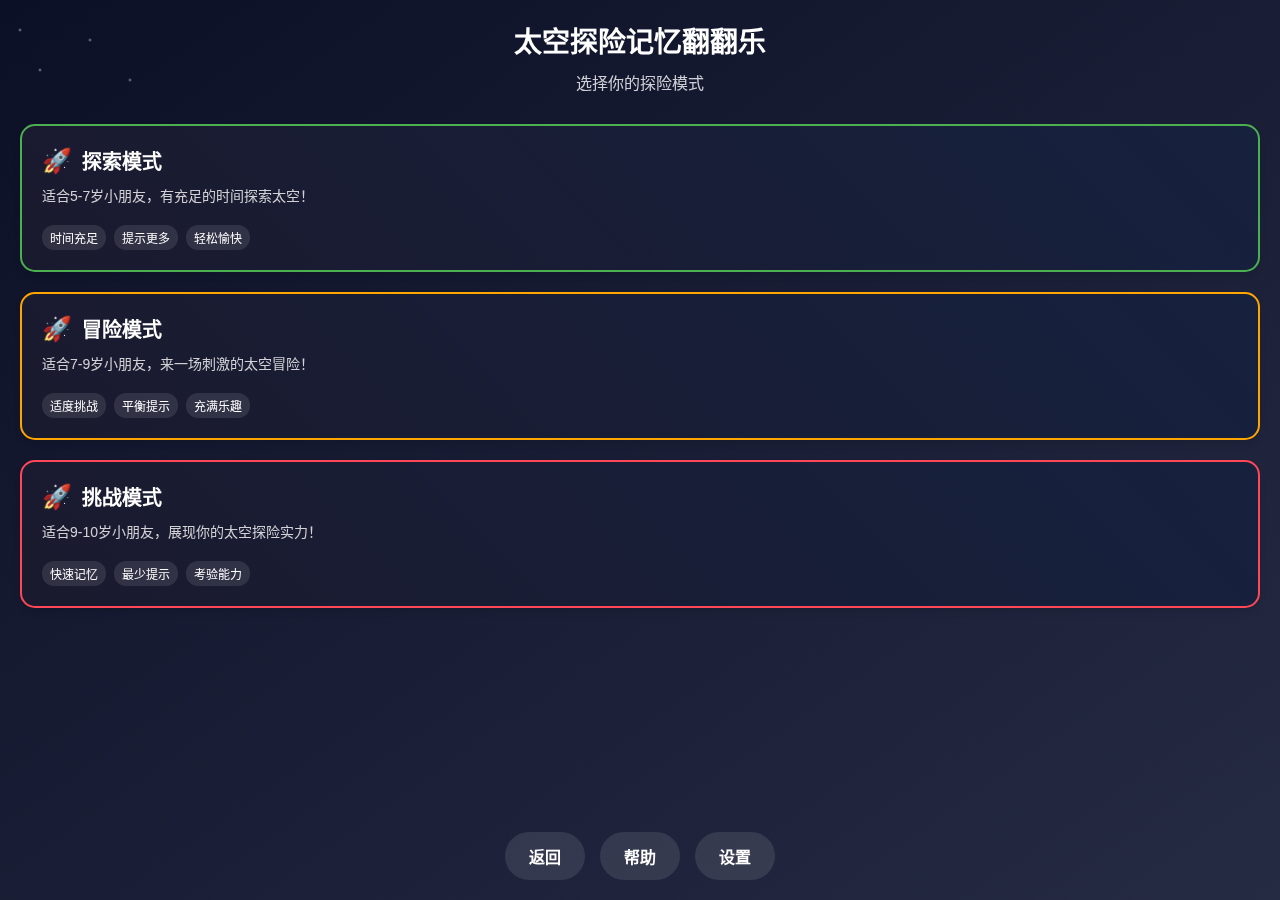
==== pages/difficulty.html @ b489e609 "Initial release: v1.0.0" ====
<!DOCTYPE html>
<html lang="zh-CN">
<head>
    <meta charset="UTF-8">
    <meta name="viewport" content="width=device-width, initial-scale=1.0">
    <title>选择难度 - 翻翻卡游戏</title>
    <style>
        * {
            margin: 0;
            padding: 0;
            box-sizing: border-box;
            -webkit-tap-highlight-color: transparent;
        }
        
        body {
            font-family: -apple-system, BlinkMacSystemFont, 'Helvetica Neue', sans-serif;
            background: linear-gradient(145deg, #0B1026, #262B44);
            height: 100vh;
            padding: 0;
            display: flex;
            flex-direction: column;
            color: #fff;
            position: relative;
            overflow: hidden;
        }
        
        /* 星空背景 */
        body::before {
            content: '';
            position: fixed;
            top: 0;
            left: 0;
            width: 100%;
            height: 100%;
            background-image: 
                radial-gradient(2px 2px at 20px 30px, #ffffff, rgba(0,0,0,0)),
                radial-gradient(2px 2px at 40px 70px, #ffffff, rgba(0,0,0,0)),
                radial-gradient(2px 2px at 50px 160px, #ffffff, rgba(0,0,0,0)),
                radial-gradient(2px 2px at 90px 40px, #ffffff, rgba(0,0,0,0)),
                radial-gradient(2px 2px at 130px 80px, #ffffff, rgba(0,0,0,0));
            background-repeat: repeat;
            animation: stars 100s linear infinite;
            opacity: 0.5;
            z-index: 0;
        }

        @keyframes stars {
            from { transform: translateY(0); }
            to { transform: translateY(-100%); }
        }

        .page-container {
            padding: 20px;
            flex: 1;
            display: flex;
            flex-direction: column;
            position: relative;
            z-index: 1;
        }

        .title-container {
            text-align: center;
            margin-bottom: 30px;
        }

        .title-container h1 {
            font-size: 28px;
            margin-bottom: 10px;
            color: #fff;
        }

        .title-container p {
            font-size: 16px;
            color: rgba(255, 255, 255, 0.8);
        }

        .difficulty-options {
            display: flex;
            flex-direction: column;
            gap: 20px;
            margin-bottom: 30px;
        }

        .difficulty-card {
            background: linear-gradient(45deg, #1a1a2e, #16213e);
            border-radius: 15px;
            padding: 20px;
            display: flex;
            flex-direction: column;
            gap: 10px;
            cursor: pointer;
            transition: all 0.3s ease;
            box-shadow: 0 4px 6px rgba(0, 0, 0, 0.1);
        }

        .difficulty-card:hover {
            transform: scale(1.02);
            box-shadow: 0 6px 12px rgba(0, 0, 0, 0.2);
        }

        .difficulty-card.explore {
            border: 2px solid #4CAF50;
        }

        .difficulty-card.adventure {
            border: 2px solid #FFA500;
        }

        .difficulty-card.challenge {
            border: 2px solid #FF4757;
        }

        .difficulty-header {
            display: flex;
            align-items: center;
            gap: 10px;
        }

        .difficulty-icon {
            font-size: 24px;
        }

        .difficulty-title {
            font-size: 20px;
            font-weight: 600;
        }

        .difficulty-description {
            font-size: 14px;
            color: rgba(255, 255, 255, 0.8);
            margin-bottom: 10px;
        }

        .difficulty-features {
            display: flex;
            flex-wrap: wrap;
            gap: 8px;
        }

        .feature-tag {
            background: rgba(255, 255, 255, 0.1);
            padding: 4px 8px;
            border-radius: 12px;
            font-size: 12px;
        }

        .bottom-controls {
            margin-top: auto;
            display: flex;
            justify-content: center;
            gap: 15px;
        }

        .control-button {
            padding: 12px 24px;
            border-radius: 25px;
            border: none;
            font-size: 16px;
            font-weight: 600;
            cursor: pointer;
            transition: all 0.3s ease;
        }

        .back-button {
            background: rgba(255, 255, 255, 0.1);
            color: #fff;
        }

        .help-button {
            background: rgba(255, 255, 255, 0.1);
            color: #fff;
        }

        .settings-button {
            background: rgba(255, 255, 255, 0.1);
            color: #fff;
        }

        .control-button:hover {
            transform: scale(1.05);
            box-shadow: 0 4px 8px rgba(0, 0, 0, 0.2);
        }
    </style>
</head>
<body>
    <div class="page-container">
        <div class="title-container">
            <h1>太空探险记忆翻翻乐</h1>
            <p>选择你的探险模式</p>
        </div>

        <div class="difficulty-options">
            <div class="difficulty-card explore" onclick="selectDifficulty('explore')">
                <div class="difficulty-header">
                    <span class="difficulty-icon">🚀</span>
                    <span class="difficulty-title">探索模式</span>
                </div>
                <p class="difficulty-description">适合5-7岁小朋友，有充足的时间探索太空！</p>
                <div class="difficulty-features">
                    <span class="feature-tag">时间充足</span>
                    <span class="feature-tag">提示更多</span>
                    <span class="feature-tag">轻松愉快</span>
                </div>
            </div>

            <div class="difficulty-card adventure" onclick="selectDifficulty('adventure')">
                <div class="difficulty-header">
                    <span class="difficulty-icon">🚀</span>
                    <span class="difficulty-title">冒险模式</span>
                </div>
                <p class="difficulty-description">适合7-9岁小朋友，来一场刺激的太空冒险！</p>
                <div class="difficulty-features">
                    <span class="feature-tag">适度挑战</span>
                    <span class="feature-tag">平衡提示</span>
                    <span class="feature-tag">充满乐趣</span>
                </div>
            </div>

            <div class="difficulty-card challenge" onclick="selectDifficulty('challenge')">
                <div class="difficulty-header">
                    <span class="difficulty-icon">🚀</span>
                    <span class="difficulty-title">挑战模式</span>
                </div>
                <p class="difficulty-description">适合9-10岁小朋友，展现你的太空探险实力！</p>
                <div class="difficulty-features">
                    <span class="feature-tag">快速记忆</span>
                    <span class="feature-tag">最少提示</span>
                    <span class="feature-tag">考验能力</span>
                </div>
            </div>
        </div>

        <div class="bottom-controls">
            <button class="control-button back-button" onclick="goBack()">返回</button>
            <button class="control-button help-button" onclick="showHelp()">帮助</button>
            <button class="control-button settings-button" onclick="showSettings()">设置</button>
        </div>
    </div>

    <script>
        function selectDifficulty(mode) {
            // 存储选择的难度模式
            localStorage.setItem('gameDifficulty', mode);
            
            // 根据模式设置不同的时间限制
            const timeLimits = {
                explore: 120,
                adventure: 90,
                challenge: 60
            };
            localStorage.setItem('timeLimit', timeLimits[mode]);
            
            // 跳转到游戏页面
            window.location.href = 'game.html';
        }

        function goBack() {
            window.location.href = 'home.html';
        }

        function showHelp() {
            // 显示帮助信息
            alert('探索模式：适合5-7岁小朋友，有充足的时间探索太空！\n冒险模式：适合7-9岁小朋友，来一场刺激的太空冒险！\n挑战模式：适合9-10岁小朋友，展现你的太空探险实力！');
        }

        function showSettings() {
            // 显示设置面板
            alert('设置功能即将推出！');
        }
    </script>
</body>
</html>
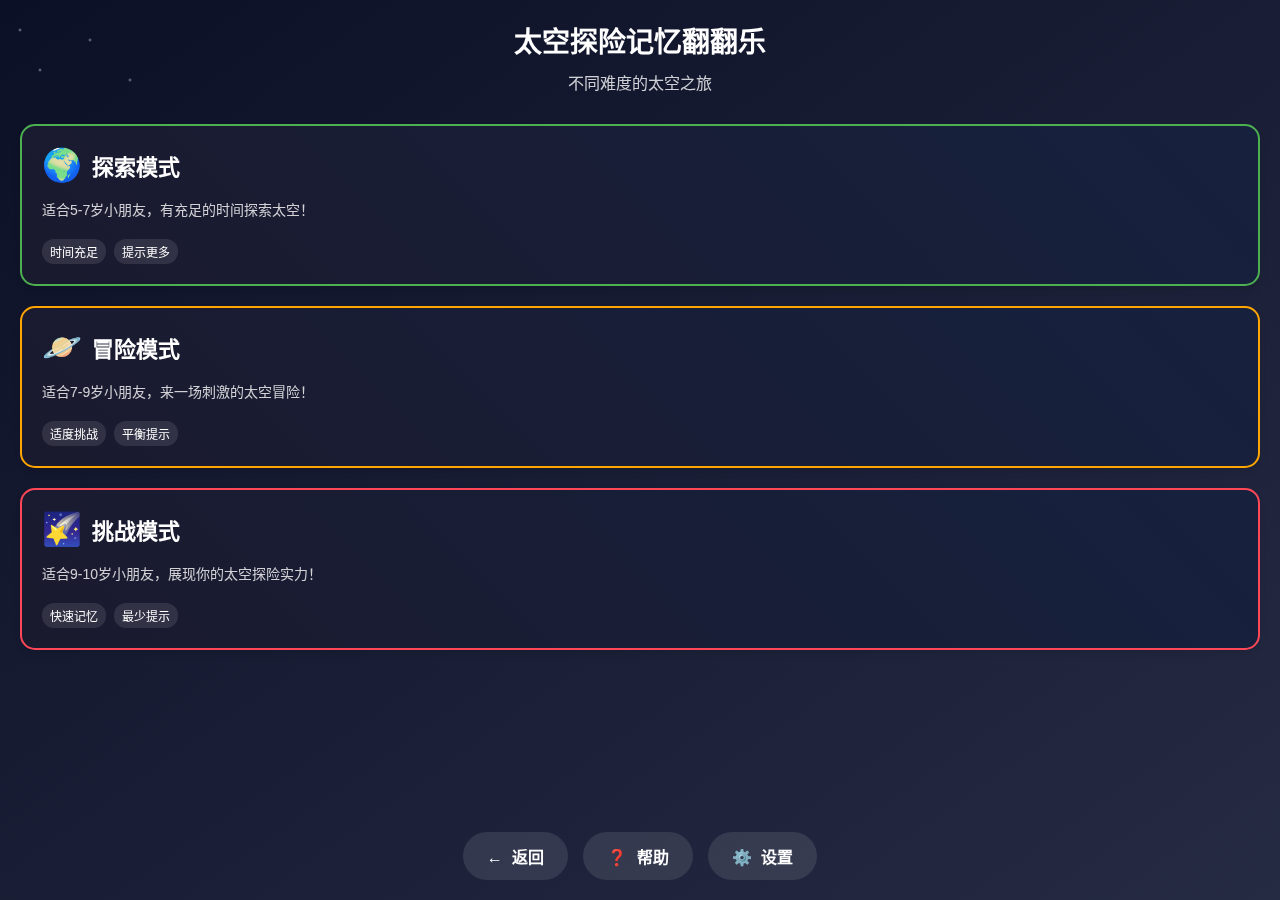
==== commit 879d230a: "增加英文多语言" ====
--- a/pages/difficulty.html
+++ b/pages/difficulty.html
@@ -3,7 +3,7 @@
 <head>
     <meta charset="UTF-8">
     <meta name="viewport" content="width=device-width, initial-scale=1.0">
-    <title>选择难度 - 翻翻卡游戏</title>
+    <title data-i18n="difficulty.title">选择难度</title>
     <style>
         * {
             margin: 0;
@@ -58,23 +58,23 @@
             z-index: 1;
         }
 
-        .title-container {
+        .page-header {
             text-align: center;
             margin-bottom: 30px;
         }
 
-        .title-container h1 {
+        .page-header h1 {
             font-size: 28px;
             margin-bottom: 10px;
             color: #fff;
         }
 
-        .title-container p {
+        .page-header .subtitle {
             font-size: 16px;
             color: rgba(255, 255, 255, 0.8);
         }
 
-        .difficulty-options {
+        .difficulty-cards {
             display: flex;
             flex-direction: column;
             gap: 20px;
@@ -98,40 +98,41 @@
             box-shadow: 0 6px 12px rgba(0, 0, 0, 0.2);
         }
 
-        .difficulty-card.explore {
+        #explore-mode {
             border: 2px solid #4CAF50;
         }
 
-        .difficulty-card.adventure {
+        #adventure-mode {
             border: 2px solid #FFA500;
         }
 
-        .difficulty-card.challenge {
+        #challenge-mode {
             border: 2px solid #FF4757;
         }
 
-        .difficulty-header {
+        .card-header {
             display: flex;
             align-items: center;
-            gap: 10px;
-        }
-
-        .difficulty-icon {
-            font-size: 24px;
-        }
-
-        .difficulty-title {
-            font-size: 20px;
+            margin-bottom: 5px;
+        }
+
+        .card-icon {
+            font-size: 32px;
+            margin-right: 10px;
+        }
+
+        .card-title {
+            font-size: 22px;
             font-weight: 600;
         }
 
-        .difficulty-description {
+        .card-description {
             font-size: 14px;
             color: rgba(255, 255, 255, 0.8);
             margin-bottom: 10px;
         }
 
-        .difficulty-features {
+        .card-features {
             display: flex;
             flex-wrap: wrap;
             gap: 8px;
@@ -159,19 +160,6 @@
             font-weight: 600;
             cursor: pointer;
             transition: all 0.3s ease;
-        }
-
-        .back-button {
-            background: rgba(255, 255, 255, 0.1);
-            color: #fff;
-        }
-
-        .help-button {
-            background: rgba(255, 255, 255, 0.1);
-            color: #fff;
-        }
-
-        .settings-button {
             background: rgba(255, 255, 255, 0.1);
             color: #fff;
         }
@@ -179,94 +167,178 @@
         .control-button:hover {
             transform: scale(1.05);
             box-shadow: 0 4px 8px rgba(0, 0, 0, 0.2);
+        }
+
+        .button-icon {
+            margin-right: 5px;
         }
     </style>
 </head>
 <body>
     <div class="page-container">
-        <div class="title-container">
-            <h1>太空探险记忆翻翻乐</h1>
-            <p>选择你的探险模式</p>
+        <!-- 页面顶部标题 -->
+        <div class="page-header">
+            <h1 data-i18n="app.name">太空探险记忆翻翻乐</h1>
+            <p class="subtitle" data-i18n="difficulty.subtitle">不同难度的太空之旅</p>
         </div>
-
-        <div class="difficulty-options">
-            <div class="difficulty-card explore" onclick="selectDifficulty('explore')">
-                <div class="difficulty-header">
-                    <span class="difficulty-icon">🚀</span>
-                    <span class="difficulty-title">探索模式</span>
-                </div>
-                <p class="difficulty-description">适合5-7岁小朋友，有充足的时间探索太空！</p>
-                <div class="difficulty-features">
-                    <span class="feature-tag">时间充足</span>
-                    <span class="feature-tag">提示更多</span>
-                    <span class="feature-tag">轻松愉快</span>
+        
+        <!-- 难度选择卡片 -->
+        <div class="difficulty-cards">
+            <div class="difficulty-card" id="explore-mode">
+                <div class="card-header">
+                    <div class="card-icon">🌍</div>
+                    <h2 class="card-title" data-i18n="difficulty.explore_mode.title">探索模式</h2>
+                </div>
+                <p class="card-description" data-i18n="difficulty.explore_mode.description">适合5-7岁小朋友，有充足的时间探索太空！</p>
+                <div class="card-features">
+                    <span class="feature-tag" data-i18n="difficulty.explore_mode.feature1">时间充足</span>
+                    <span class="feature-tag" data-i18n="difficulty.explore_mode.feature2">提示更多</span>
                 </div>
             </div>
-
-            <div class="difficulty-card adventure" onclick="selectDifficulty('adventure')">
-                <div class="difficulty-header">
-                    <span class="difficulty-icon">🚀</span>
-                    <span class="difficulty-title">冒险模式</span>
-                </div>
-                <p class="difficulty-description">适合7-9岁小朋友，来一场刺激的太空冒险！</p>
-                <div class="difficulty-features">
-                    <span class="feature-tag">适度挑战</span>
-                    <span class="feature-tag">平衡提示</span>
-                    <span class="feature-tag">充满乐趣</span>
+            
+            <div class="difficulty-card" id="adventure-mode">
+                <div class="card-header">
+                    <div class="card-icon">🪐</div>
+                    <h2 class="card-title" data-i18n="difficulty.adventure_mode.title">冒险模式</h2>
+                </div>
+                <p class="card-description" data-i18n="difficulty.adventure_mode.description">适合7-9岁小朋友，来一场刺激的太空冒险！</p>
+                <div class="card-features">
+                    <span class="feature-tag" data-i18n="difficulty.adventure_mode.feature1">适度挑战</span>
+                    <span class="feature-tag" data-i18n="difficulty.adventure_mode.feature2">平衡提示</span>
                 </div>
             </div>
-
-            <div class="difficulty-card challenge" onclick="selectDifficulty('challenge')">
-                <div class="difficulty-header">
-                    <span class="difficulty-icon">🚀</span>
-                    <span class="difficulty-title">挑战模式</span>
-                </div>
-                <p class="difficulty-description">适合9-10岁小朋友，展现你的太空探险实力！</p>
-                <div class="difficulty-features">
-                    <span class="feature-tag">快速记忆</span>
-                    <span class="feature-tag">最少提示</span>
-                    <span class="feature-tag">考验能力</span>
+            
+            <div class="difficulty-card" id="challenge-mode">
+                <div class="card-header">
+                    <div class="card-icon">🌠</div>
+                    <h2 class="card-title" data-i18n="difficulty.challenge_mode.title">挑战模式</h2>
+                </div>
+                <p class="card-description" data-i18n="difficulty.challenge_mode.description">适合9-10岁小朋友，展现你的太空探险实力！</p>
+                <div class="card-features">
+                    <span class="feature-tag" data-i18n="difficulty.challenge_mode.feature1">快速记忆</span>
+                    <span class="feature-tag" data-i18n="difficulty.challenge_mode.feature2">最少提示</span>
                 </div>
             </div>
         </div>
-
+        
+        <!-- 底部控制区 -->
         <div class="bottom-controls">
-            <button class="control-button back-button" onclick="goBack()">返回</button>
-            <button class="control-button help-button" onclick="showHelp()">帮助</button>
-            <button class="control-button settings-button" onclick="showSettings()">设置</button>
+            <button class="control-button back-button" id="back-button">
+                <span class="button-icon">←</span>
+                <span data-i18n="difficulty.back">返回</span>
+            </button>
+            <button class="control-button help-button" id="help-button">
+                <span class="button-icon">❓</span>
+                <span data-i18n="difficulty.help">帮助</span>
+            </button>
+            <button class="control-button settings-button" id="settings-button">
+                <span class="button-icon">⚙️</span>
+                <span data-i18n="difficulty.settings">设置</span>
+            </button>
         </div>
     </div>
 
+    <!-- Vercel Analytics -->
     <script>
-        function selectDifficulty(mode) {
-            // 存储选择的难度模式
-            localStorage.setItem('gameDifficulty', mode);
+      window.va = window.va || function () { (window.vaq = window.vaq || []).push(arguments); };
+    </script>
+    <script defer src="/_vercel/insights/script.js"></script>
+
+    <!-- 引入多语言支持 -->
+    <script>
+        // 设置一个简单的备用i18n对象，防止加载失败
+        window.i18nLoaded = false;
+        window.fallbackI18n = {
+            initialized: false,
+            currentLang: 'zh',
+            getText: function(key) {
+                // 基本的文本键值对
+                const fallbackTexts = {
+                    'difficulty.title': '选择你的探险模式',
+                    'difficulty.subtitle': '不同难度的太空之旅',
+                    'difficulty.back': '返回',
+                    'difficulty.help': '帮助',
+                    'difficulty.settings': '设置'
+                };
+                return fallbackTexts[key] || key;
+            },
+            changeLanguage: function() { 
+                console.log('Fallback: 尝试切换语言，但i18n未正确加载'); 
+                return false; 
+            }
+        };
+        
+        // 定义一个函数来获取i18n对象，防止undefined错误
+        window.getI18n = function() {
+            return (window.i18nLoaded && window.i18n) ? window.i18n : window.fallbackI18n;
+        };
+        
+        function handleI18nLoad() {
+            console.log('i18n.js加载成功');
+            window.i18nLoaded = true;
             
-            // 根据模式设置不同的时间限制
-            const timeLimits = {
-                explore: 120,
-                adventure: 90,
-                challenge: 60
-            };
-            localStorage.setItem('timeLimit', timeLimits[mode]);
+            // 尝试初始化
+            if (window.i18n && typeof window.i18n.init === 'function') {
+                window.i18n.init().catch(function(error) {
+                    console.error('i18n初始化失败:', error);
+                });
+            }
+        }
+        
+        function handleI18nError() {
+            console.error('i18n.js加载失败，使用后备方案');
+            // 继续使用fallbackI18n
+        }
+    </script>
+    <script src="../js/i18n.js" onload="handleI18nLoad()" onerror="handleI18nError()"></script>
+    
+    <script>
+        // 难度选择功能
+        document.getElementById('explore-mode').addEventListener('click', function() {
+            localStorage.setItem('gameDifficulty', 'explore');
+            window.location.href = 'game.html';
+        });
+        
+        document.getElementById('adventure-mode').addEventListener('click', function() {
+            localStorage.setItem('gameDifficulty', 'adventure');
+            window.location.href = 'game.html';
+        });
+        
+        document.getElementById('challenge-mode').addEventListener('click', function() {
+            localStorage.setItem('gameDifficulty', 'challenge');
+            window.location.href = 'game.html';
+        });
+        
+        // 返回按钮
+        document.getElementById('back-button').addEventListener('click', function() {
+            window.location.href = 'home.html';
+        });
+        
+        // 帮助按钮
+        document.getElementById('help-button').addEventListener('click', function() {
+            // 获取i18n对象
+            const i18n = window.getI18n();
+            alert(i18n.getText('difficulty.help_content') || '每种难度对应不同的游戏时间和配对数量：\n探索模式：120秒，适合初次体验\n冒险模式：90秒，平衡的游戏体验\n挑战模式：60秒，需要快速反应');
+        });
+        
+        // 设置按钮
+        document.getElementById('settings-button').addEventListener('click', function() {
+            window.location.href = 'settings.html';
+        });
+        
+        // 注册处理语言切换的消息事件
+        window.addEventListener('message', async (event) => {
+            const message = event.data;
             
-            // 跳转到游戏页面
-            window.location.href = 'game.html';
-        }
-
-        function goBack() {
-            window.location.href = 'home.html';
-        }
-
-        function showHelp() {
-            // 显示帮助信息
-            alert('探索模式：适合5-7岁小朋友，有充足的时间探索太空！\n冒险模式：适合7-9岁小朋友，来一场刺激的太空冒险！\n挑战模式：适合9-10岁小朋友，展现你的太空探险实力！');
-        }
-
-        function showSettings() {
-            // 显示设置面板
-            alert('设置功能即将推出！');
-        }
+            // 语言改变消息
+            if (message && message.type === 'languageChanged') {
+                console.log('收到语言变更消息:', message.language);
+                const i18n = window.getI18n();
+                if (i18n && i18n.changeLanguage) {
+                    await i18n.changeLanguage(message.language);
+                }
+            }
+        });
     </script>
 </body>
 </html> 